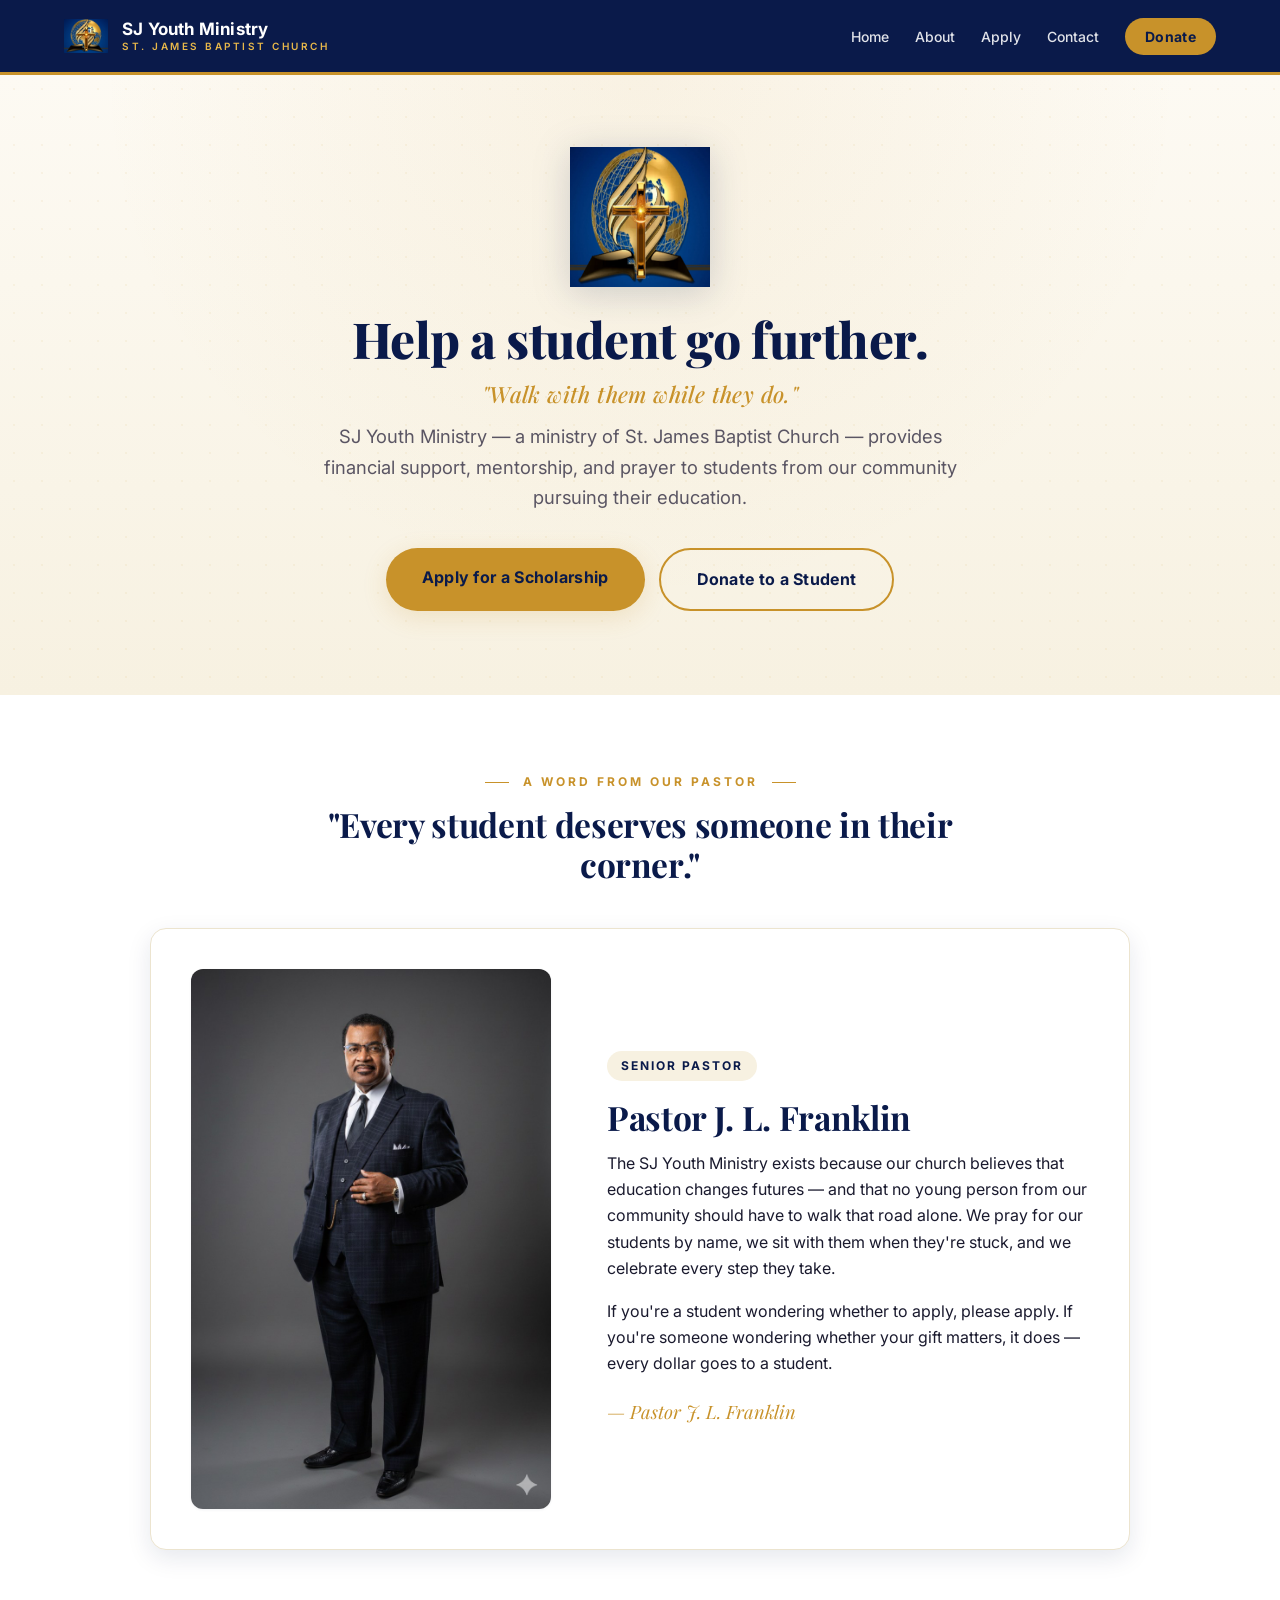
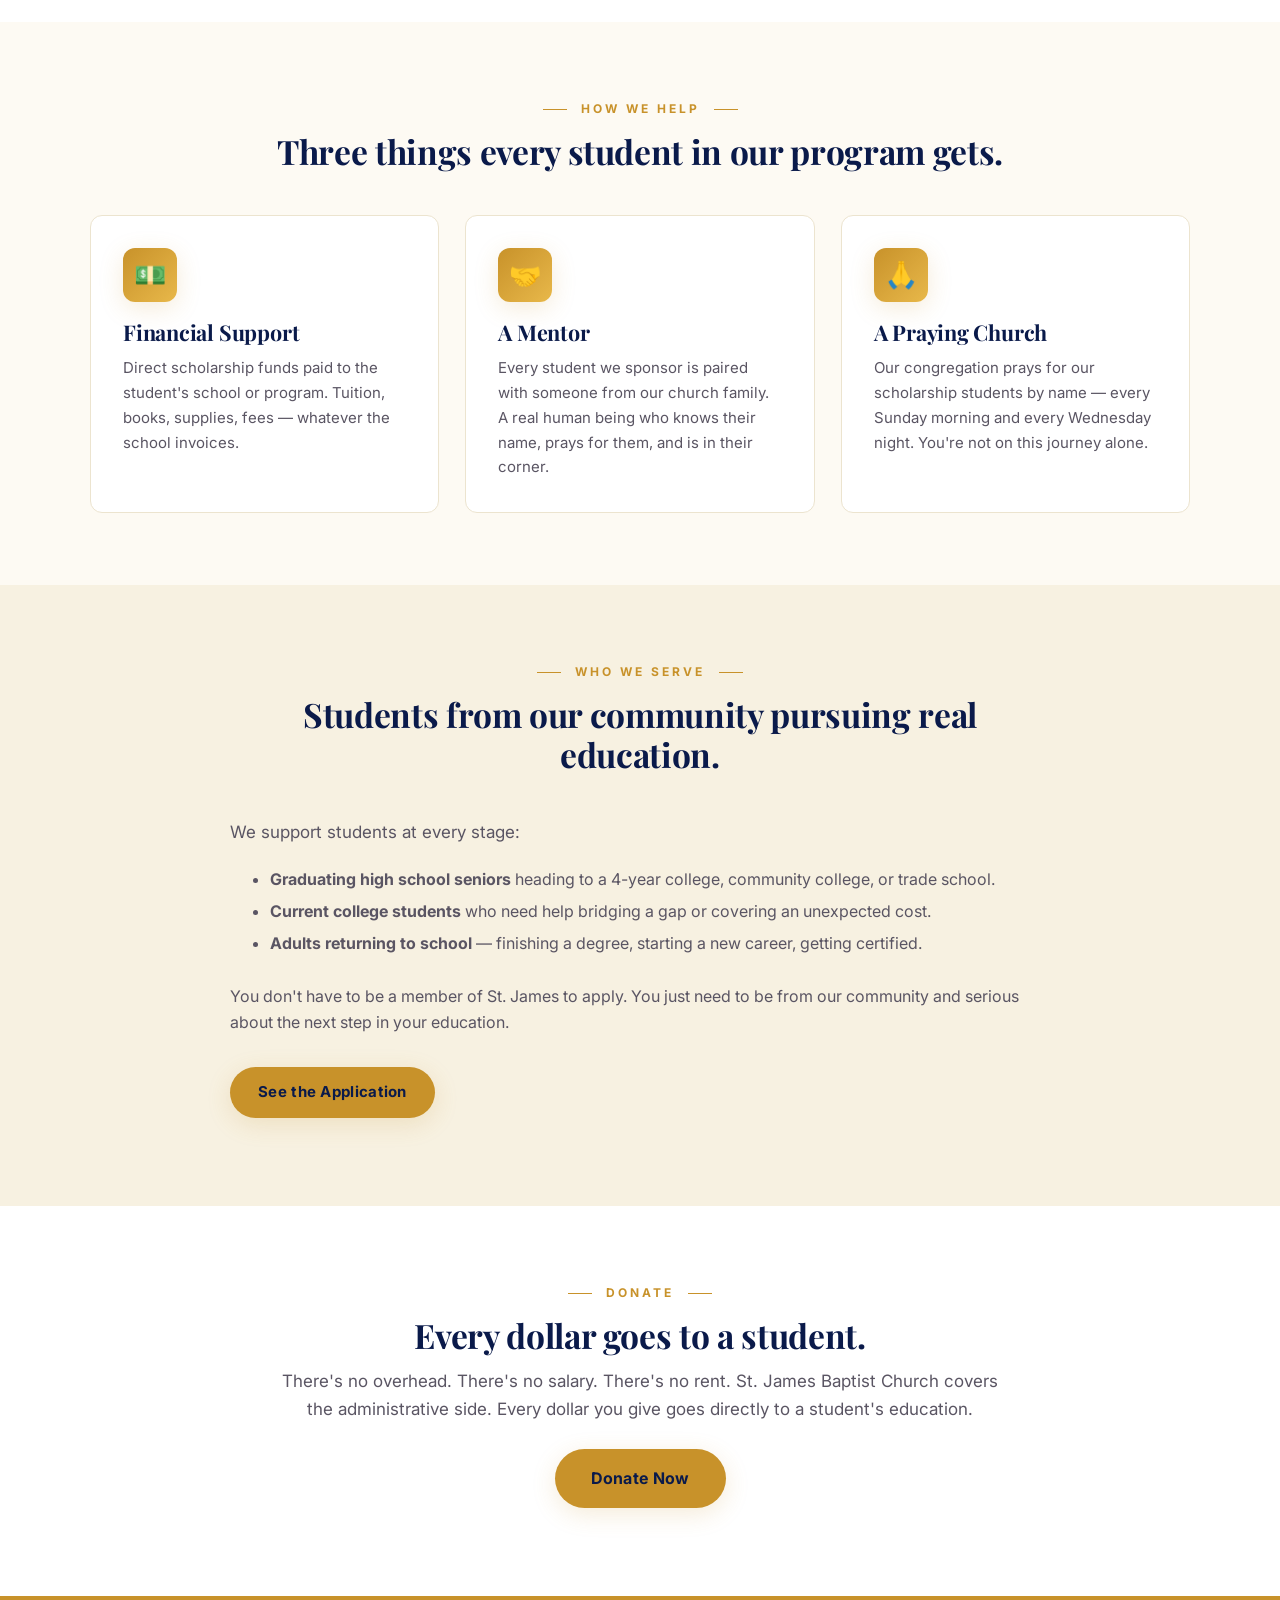
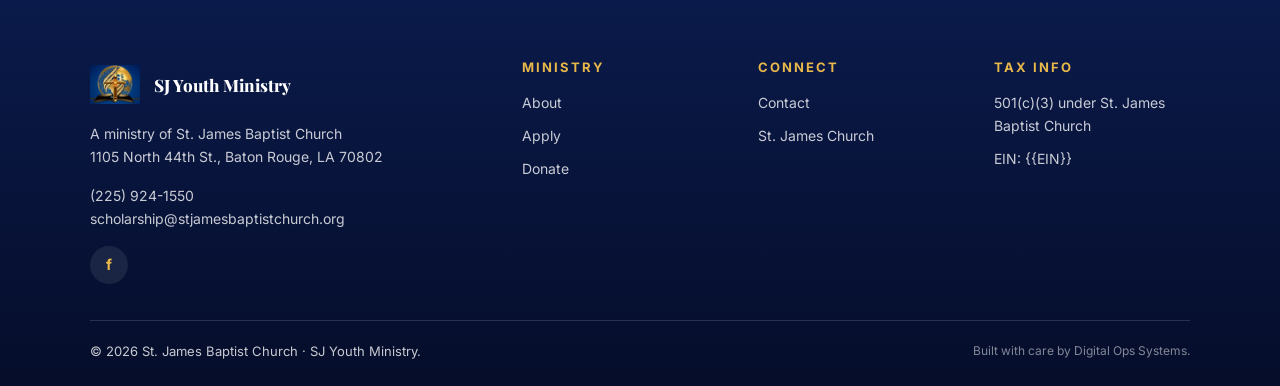
==== index.html @ e87a0ac3 "Initial sample build (v0.1) — SJ Youth Ministry" ====
<!DOCTYPE html>
<html lang="en">
<head>
  <meta charset="UTF-8">
  <meta name="viewport" content="width=device-width, initial-scale=1.0">
  <title>SJ Youth Ministry | St. James Baptist Church</title>
  <meta name="description" content="SJ Youth Ministry — the youth and scholarship ministry of St. James Baptist Church. Helping students from our community pursue their education with financial support, mentorship, and prayer.">
  <link rel="canonical" href="https://sj-youth-ministry.example.org/">
  <link rel="icon" type="image/jpeg" href="assets/images/sj-logo.jpg">
  <link rel="preconnect" href="https://fonts.googleapis.com">
  <link rel="preconnect" href="https://fonts.gstatic.com" crossorigin>
  <link href="https://fonts.googleapis.com/css2?family=Inter:wght@400;500;600;700;800&family=Playfair+Display:ital,wght@0,500;0,700;0,800;1,500&display=swap" rel="stylesheet">
  <link rel="stylesheet" href="assets/css/styles.css">
  <script type="application/ld+json">
  {
    "@context": "https://schema.org",
    "@type": "NGO",
    "name": "SJ Youth Ministry",
    "description": "Youth and scholarship ministry of St. James Baptist Church supporting students in pursuit of higher education.",
    "url": "https://sj-youth-ministry.example.org",
    "parentOrganization": { "@type": "Church", "name": "St. James Baptist Church" }
  }
  </script>
</head>
<body>

  <header>
    <nav>
      <a href="index.html" class="brand">
        <img class="logo-mark" src="assets/images/sj-logo.jpg" alt="St. James Baptist Church logo">
        <span class="brand-name">
          SJ Youth Ministry
          <small>St. James Baptist Church</small>
        </span>
      </a>
      <button class="nav-toggle" aria-label="Toggle menu">☰</button>
      <ul>
        <li><a href="index.html">Home</a></li>
        <li><a href="about.html">About</a></li>
        <li><a href="apply.html">Apply</a></li>
        <li><a href="contact.html">Contact</a></li>
        <li><a href="donate.html" class="cta">Donate</a></li>
      </ul>
    </nav>
  </header>

  <main>

    <section class="hero">
      <div class="inner">
        <img class="hero-logo" src="assets/images/sj-logo.jpg" alt="SJ Youth Ministry">
        <h1>Help a student go further.<span>"Walk with them while they do."</span></h1>
        <p class="lead">SJ Youth Ministry — a ministry of St. James Baptist Church — provides financial support, mentorship, and prayer to students from our community pursuing their education.</p>
        <div class="hero-cta">
          <a href="apply.html" class="btn btn-large">Apply for a Scholarship</a>
          <a href="donate.html" class="btn btn-outline btn-large">Donate to a Student</a>
        </div>
      </div>
    </section>

    <!-- A word from our pastor -->
    <section class="section ivory">
      <div class="inner">
        <div class="section-head">
          <span class="section-label">A Word From Our Pastor</span>
          <h2>"Every student deserves someone in their corner."</h2>
        </div>
        <div class="pastor-feature">
          <img src="assets/images/pastor-jl-franklin-portrait.jpg" alt="Pastor J. L. Franklin">
          <div class="pastor-bio">
            <span class="title">Senior Pastor</span>
            <h2>Pastor J. L. Franklin</h2>
            <p>The SJ Youth Ministry exists because our church believes that education changes futures — and that no young person from our community should have to walk that road alone. We pray for our students by name, we sit with them when they're stuck, and we celebrate every step they take.</p>
            <p>If you're a student wondering whether to apply, please apply. If you're someone wondering whether your gift matters, it does — every dollar goes to a student.</p>
            <span class="signature">— Pastor J. L. Franklin</span>
          </div>
        </div>
      </div>
    </section>

    <!-- The three doors -->
    <section class="section">
      <div class="inner">
        <div class="section-head">
          <span class="section-label">How We Help</span>
          <h2>Three things every student in our program gets.</h2>
        </div>
        <div class="cards-3">
          <div class="card">
            <div class="icon">💵</div>
            <h3>Financial Support</h3>
            <p>Direct scholarship funds paid to the student's school or program. Tuition, books, supplies, fees — whatever the school invoices.</p>
          </div>
          <div class="card">
            <div class="icon">🤝</div>
            <h3>A Mentor</h3>
            <p>Every student we sponsor is paired with someone from our church family. A real human being who knows their name, prays for them, and is in their corner.</p>
          </div>
          <div class="card">
            <div class="icon">🙏</div>
            <h3>A Praying Church</h3>
            <p>Our congregation prays for our scholarship students by name — every Sunday morning and every Wednesday night. You're not on this journey alone.</p>
          </div>
        </div>
      </div>
    </section>

    <!-- Who we serve -->
    <section class="section alt">
      <div class="inner" style="max-width: 820px;">
        <div class="section-head">
          <span class="section-label">Who We Serve</span>
          <h2>Students from our community pursuing real education.</h2>
        </div>
        <p style="color: var(--text-light); font-size: 17px;">We support students at every stage:</p>
        <ul style="line-height: 2; color: var(--text-light); font-size: 16px;">
          <li><strong>Graduating high school seniors</strong> heading to a 4-year college, community college, or trade school.</li>
          <li><strong>Current college students</strong> who need help bridging a gap or covering an unexpected cost.</li>
          <li><strong>Adults returning to school</strong> — finishing a degree, starting a new career, getting certified.</li>
        </ul>
        <p style="color: var(--text-light); margin-top: 24px;">You don't have to be a member of St. James to apply. You just need to be from our community and serious about the next step in your education.</p>
        <p style="margin-top: 32px;"><a href="apply.html" class="btn">See the Application</a></p>
      </div>
    </section>

    <!-- Donate CTA -->
    <section class="section ivory">
      <div class="inner" style="max-width: 720px; text-align: center;">
        <span class="section-label">Donate</span>
        <h2>Every dollar goes to a student.</h2>
        <p style="color: var(--text-light); font-size: 17px;">There's no overhead. There's no salary. There's no rent. St. James Baptist Church covers the administrative side. Every dollar you give goes directly to a student's education.</p>
        <p style="margin-top: 26px;"><a href="donate.html" class="btn btn-large">Donate Now</a></p>
      </div>
    </section>

  </main>

  <footer>
    <div class="inner">
      <div class="footer-grid">
        <div>
          <div class="footer-brand">
            <img src="assets/images/sj-logo.jpg" alt="SJ Youth Ministry logo">
            <span class="footer-brand-name">SJ Youth Ministry</span>
          </div>
          <p>A ministry of St. James Baptist Church<br>1105 North 44th St., Baton Rouge, LA 70802</p>
          <p><a href="tel:2259241550">(225) 924-1550</a><br><a href="mailto:scholarship@stjamesbaptistchurch.org">scholarship@stjamesbaptistchurch.org</a></p>
          <div class="social">
            <a href="#" title="Facebook (placeholder)" aria-label="Facebook">f</a>
          </div>
        </div>
        <div>
          <h4>Ministry</h4>
          <ul><li><a href="about.html">About</a></li><li><a href="apply.html">Apply</a></li><li><a href="donate.html">Donate</a></li></ul>
        </div>
        <div>
          <h4>Connect</h4>
          <ul><li><a href="contact.html">Contact</a></li><li><a href="../stjames-baptist-sample/index.html">St. James Church</a></li></ul>
        </div>
        <div>
          <h4>Tax Info</h4>
          <ul><li>501(c)(3) under St. James Baptist Church</li><li>EIN: {{EIN}}</li></ul>
        </div>
      </div>
      <div class="footer-bottom">
        <span>© 2026 St. James Baptist Church · SJ Youth Ministry.</span>
        <span class="build-credit">Built with care by Digital Ops Systems.</span>
      </div>
    </div>
  </footer>

  <script>document.querySelector('.nav-toggle')?.addEventListener('click', () => document.querySelector('nav ul').classList.toggle('open'));</script>

</body>
</html>
---- assets/css/styles.css ----
/* ─── St. James Baptist Church — sample by Digital Ops Systems ─────── */
/* Theme: bright, lively, spiritual. Cream-dominant surface. Gold leads.
   Navy reserved for thin header strip, footer, and logo lockup only. */

:root {
  --navy: #0A1A4A;          /* brand deep navy (sparingly) */
  --navy-mid: #1A3A8A;      /* royal blue secondary */
  --gold: #C8922A;          /* brand primary gold */
  --gold-light: #E8B84A;    /* highlight / hover gold */
  --cream: #FDFAF3;         /* page bg — warm ivory */
  --cream-soft: #F7F1E1;    /* alt section bg */
  --ivory: #FFFFFF;         /* card surface */
  --text: #1A1A2E;
  --text-light: #5A5563;
  --line: #ECE4CF;          /* warm divider */
  --shadow: 0 1px 3px rgba(10,26,74,0.06);
  --shadow-lg: 0 8px 24px rgba(10,26,74,0.10);
  --shadow-gold: 0 6px 24px rgba(200,146,42,0.18);
}

* { box-sizing: border-box; }
html { scroll-behavior: smooth; }
body {
  margin: 0;
  font-family: "Inter", -apple-system, "Segoe UI", Arial, sans-serif;
  font-size: 16px;
  line-height: 1.65;
  color: var(--text);
  background: var(--cream);
  -webkit-font-smoothing: antialiased;
}

a { color: var(--navy-mid); text-decoration: none; transition: color 0.15s ease; }
a:hover { color: var(--gold); }

h1, h2, h3, h4 {
  font-family: "Playfair Display", Georgia, serif;
  font-weight: 700;
  letter-spacing: -0.01em;
  color: var(--navy);
  line-height: 1.2;
  margin: 0 0 0.75rem 0;
}
h1 { font-size: 2.75rem; }
h2 { font-size: 2.1rem; }
h3 { font-size: 1.35rem; }
h4 { font-size: 1.1rem; }
p { margin: 0 0 1rem 0; }

/* ─── Header / nav — slim navy strip, logo prominent ────────────────── */
header {
  background: var(--navy);
  color: var(--ivory);
  position: sticky;
  top: 0;
  z-index: 100;
  border-bottom: 3px solid var(--gold);
}
nav {
  max-width: 1200px;
  margin: 0 auto;
  padding: 14px 24px;
  display: flex;
  justify-content: space-between;
  align-items: center;
  gap: 24px;
}
.brand {
  display: flex;
  align-items: center;
  gap: 14px;
  color: var(--ivory);
  font-weight: 700;
  font-size: 17px;
  letter-spacing: 0.2px;
}
.brand:hover { color: var(--gold-light); }
.brand img.logo-mark {
  width: 44px;
  height: 44px;
  object-fit: contain;
  border-radius: 6px;
  background: transparent;
}
.brand .brand-name { line-height: 1.1; }
.brand .brand-name small {
  display: block;
  font-size: 10px;
  letter-spacing: 2.5px;
  text-transform: uppercase;
  color: var(--gold-light);
  font-weight: 600;
  margin-top: 2px;
}

nav ul {
  list-style: none;
  margin: 0;
  padding: 0;
  display: flex;
  gap: 26px;
  align-items: center;
}
nav ul a {
  color: rgba(255,255,255,0.88);
  font-size: 14px;
  font-weight: 500;
  padding: 8px 0;
  transition: color 0.15s ease;
}
nav ul a:hover { color: var(--gold-light); }
nav ul a.cta {
  background: var(--gold);
  color: var(--navy);
  padding: 10px 20px;
  border-radius: 999px;
  font-weight: 700;
  letter-spacing: 0.3px;
}
nav ul a.cta:hover { background: var(--gold-light); color: var(--navy); }

.nav-toggle {
  display: none;
  background: transparent;
  border: 0;
  color: var(--ivory);
  font-size: 24px;
  cursor: pointer;
}

/* ─── Hero — bright cream with prominent logo ───────────────────────── */
.hero {
  background:
    radial-gradient(ellipse at top, rgba(200,146,42,0.08) 0%, transparent 60%),
    linear-gradient(180deg, var(--cream) 0%, var(--cream-soft) 100%);
  padding: 72px 24px 84px;
  text-align: center;
  position: relative;
  overflow: hidden;
}
.hero::before {
  /* subtle decorative gold dot pattern */
  content: "";
  position: absolute;
  inset: 0;
  background-image: radial-gradient(rgba(200,146,42,0.07) 1px, transparent 1px);
  background-size: 28px 28px;
  pointer-events: none;
}
.hero .inner {
  max-width: 880px;
  margin: 0 auto;
  position: relative;
}
.hero .hero-logo {
  width: 140px;
  height: 140px;
  margin: 0 auto 22px;
  display: block;
  filter: drop-shadow(0 6px 18px rgba(10,26,74,0.18));
}
.hero h1 {
  color: var(--navy);
  font-size: 3.1rem;
  margin-bottom: 0.5rem;
  font-weight: 800;
}
.hero h1 span {
  display: block;
  color: var(--gold);
  font-size: 1.4rem;
  font-style: italic;
  font-weight: 500;
  margin-top: 12px;
  letter-spacing: 0.4px;
}
.hero p.lead {
  color: var(--text-light);
  font-size: 1.15rem;
  max-width: 640px;
  margin: 14px auto 22px;
}

.service-times {
  display: inline-flex;
  flex-wrap: wrap;
  gap: 28px;
  justify-content: center;
  margin-top: 24px;
  padding: 22px 34px;
  background: var(--ivory);
  border-radius: 12px;
  border-top: 4px solid var(--gold);
  box-shadow: var(--shadow-lg);
}
.service-times .st-item { color: var(--text); min-width: 150px; }
.service-times .st-day { color: var(--gold); font-size: 11px; text-transform: uppercase; letter-spacing: 2px; font-weight: 700; }
.service-times .st-time { color: var(--navy); font-size: 22px; font-weight: 800; margin-top: 4px; font-family: "Playfair Display", Georgia, serif; }
.service-times .st-name { font-size: 13px; color: var(--text-light); }

.hero-cta {
  display: flex;
  gap: 14px;
  justify-content: center;
  margin-top: 36px;
  flex-wrap: wrap;
}

/* ─── Buttons ──────────────────────────────────────────────────────── */
.btn {
  display: inline-block;
  background: var(--gold);
  color: var(--navy);
  font-weight: 700;
  font-size: 15px;
  padding: 13px 28px;
  border-radius: 999px;
  border: 0;
  cursor: pointer;
  letter-spacing: 0.3px;
  transition: background 0.15s ease, transform 0.1s ease, box-shadow 0.15s ease;
  text-decoration: none;
  box-shadow: var(--shadow-gold);
}
.btn:hover { background: var(--gold-light); color: var(--navy); transform: translateY(-2px); box-shadow: 0 10px 30px rgba(200,146,42,0.28); }
.btn-outline {
  background: transparent;
  border: 2px solid var(--gold);
  color: var(--navy);
  box-shadow: none;
}
.btn-outline:hover { background: var(--gold); color: var(--navy); }
.btn-navy { background: var(--navy); color: var(--ivory); box-shadow: 0 6px 24px rgba(10,26,74,0.18); }
.btn-navy:hover { background: var(--navy-mid); color: var(--ivory); }
.btn-large { padding: 16px 36px; font-size: 16px; }

/* ─── Sections ─────────────────────────────────────────────────────── */
.section {
  padding: 72px 24px;
}
.section.alt { background: var(--cream-soft); }
.section.ivory { background: var(--ivory); }
.section .inner { max-width: 1100px; margin: 0 auto; }
.section-head {
  text-align: center;
  max-width: 740px;
  margin: 0 auto 44px;
}
.section-label {
  display: inline-block;
  color: var(--gold);
  font-size: 12px;
  letter-spacing: 3px;
  text-transform: uppercase;
  font-weight: 700;
  margin-bottom: 12px;
  position: relative;
  padding: 0 14px;
}
.section-label::before, .section-label::after {
  content: "";
  position: absolute;
  top: 50%;
  width: 24px;
  height: 1px;
  background: var(--gold);
}
.section-label::before { right: 100%; }
.section-label::after { left: 100%; }
.section-head p {
  color: var(--text-light);
  font-size: 17px;
  margin-top: 8px;
}

/* ─── Pastor feature — portrait + bio side by side ──────────────────── */
.pastor-feature {
  display: grid;
  grid-template-columns: 360px 1fr;
  gap: 56px;
  align-items: center;
  background: var(--ivory);
  padding: 40px;
  border-radius: 16px;
  box-shadow: var(--shadow-lg);
  border: 1px solid var(--line);
  max-width: 980px;
  margin: 0 auto;
}
.pastor-feature img {
  width: 100%;
  height: auto;
  border-radius: 12px;
  display: block;
  box-shadow: var(--shadow);
}
.pastor-feature .pastor-bio h2 { margin-top: 0; }
.pastor-feature .pastor-bio .signature {
  font-family: "Playfair Display", serif;
  font-style: italic;
  color: var(--gold);
  font-size: 1.15rem;
  margin-top: 20px;
  display: block;
}
.pastor-feature .pastor-bio .title {
  display: inline-block;
  background: var(--cream-soft);
  color: var(--navy);
  padding: 5px 14px;
  border-radius: 999px;
  font-size: 12px;
  letter-spacing: 2px;
  text-transform: uppercase;
  font-weight: 700;
  margin-bottom: 16px;
}

/* ─── Couple feature — two portraits side by side with gold frames ──── */
.couple-feature {
  text-align: center;
  max-width: 880px;
  margin: 0 auto;
}
.couple-grid {
  display: grid;
  grid-template-columns: 1fr 1fr;
  gap: 24px;
  max-width: 760px;
  margin: 0 auto;
}
.couple-grid .portrait {
  background: linear-gradient(135deg, var(--gold) 0%, var(--gold-light) 100%);
  padding: 10px;
  border-radius: 12px;
  box-shadow: var(--shadow-lg);
}
.couple-grid .portrait img {
  display: block;
  width: 100%;
  height: 340px;
  object-fit: cover;
  object-position: center top;
  border-radius: 6px;
}
.couple-grid .portrait .name {
  margin-top: 12px;
  padding-bottom: 6px;
  font-family: "Playfair Display", serif;
  font-size: 1.05rem;
  color: var(--navy);
  text-align: center;
  font-weight: 700;
}
.couple-feature .caption {
  margin-top: 28px;
  font-family: "Playfair Display", serif;
  font-size: 1.15rem;
  color: var(--gold);
  font-style: italic;
}

/* ─── Map embed card ────────────────────────────────────────────────── */
.map-card {
  max-width: 980px;
  margin: 0 auto;
  background: var(--ivory);
  border-radius: 16px;
  box-shadow: var(--shadow-lg);
  border: 1px solid var(--line);
  overflow: hidden;
  display: grid;
  grid-template-columns: 1.4fr 1fr;
  min-height: 400px;
}
.map-card iframe {
  display: block;
  border: 0;
  width: 100%;
  height: 100%;
  min-height: 400px;
}
.map-card .map-info {
  padding: 40px;
  display: flex;
  flex-direction: column;
  justify-content: center;
}
.map-card .map-info h3 {
  margin-top: 0;
  font-size: 1.5rem;
}
.map-card .map-info .addr {
  color: var(--text);
  font-size: 17px;
  margin: 14px 0 18px;
  line-height: 1.5;
}
.map-card .map-info .meta { color: var(--text-light); font-size: 14px; margin-bottom: 8px; }
.map-card .map-info .meta strong { color: var(--navy); font-weight: 700; }
.map-card .map-info .directions {
  margin-top: 22px;
  display: inline-block;
  align-self: flex-start;
}
@media (max-width: 880px) {
  .couple-grid { grid-template-columns: 1fr 1fr; gap: 14px; }
  .couple-grid .portrait img { height: 240px; }
  .map-card { grid-template-columns: 1fr; }
  .map-card iframe { min-height: 280px; }
  .map-card .map-info { padding: 28px; }
}
@media (max-width: 540px) {
  .couple-grid .portrait img { height: 180px; }
}

/* ─── Cards / grids ────────────────────────────────────────────────── */
.cards-3 { display: grid; grid-template-columns: repeat(3, 1fr); gap: 26px; margin-top: 36px; }
.cards-2 { display: grid; grid-template-columns: repeat(2, 1fr); gap: 28px; margin-top: 32px; }
.card {
  background: var(--ivory);
  border: 1px solid var(--line);
  border-radius: 12px;
  padding: 32px;
  transition: box-shadow 0.18s ease, transform 0.12s ease, border-color 0.18s ease;
}
.card:hover { box-shadow: var(--shadow-lg); transform: translateY(-3px); border-color: var(--gold-light); }
.card .icon {
  width: 54px;
  height: 54px;
  background: linear-gradient(135deg, var(--gold) 0%, var(--gold-light) 100%);
  border-radius: 12px;
  display: flex;
  align-items: center;
  justify-content: center;
  font-size: 26px;
  margin-bottom: 18px;
  color: var(--navy);
  box-shadow: var(--shadow-gold);
}
.card h3 { margin-bottom: 10px; color: var(--navy); }
.card p { color: var(--text-light); font-size: 15px; margin: 0; }
.card a { color: var(--gold); font-weight: 600; }
.card a:hover { color: var(--navy); }

/* ─── Page hero (interior pages, smaller) ──────────────────────────── */
.page-hero {
  background:
    radial-gradient(ellipse at top, rgba(200,146,42,0.07) 0%, transparent 60%),
    linear-gradient(180deg, var(--cream) 0%, var(--cream-soft) 100%);
  padding: 48px 24px 48px;
  text-align: center;
  border-bottom: 1px solid var(--line);
  position: relative;
  overflow: hidden;
}
.page-hero::before {
  content: "";
  position: absolute;
  inset: 0;
  background-image: radial-gradient(rgba(200,146,42,0.06) 1px, transparent 1px);
  background-size: 28px 28px;
  pointer-events: none;
}
.page-hero > * { position: relative; }
.page-hero img.hero-logo {
  width: 96px;
  height: 96px;
  display: block;
  margin: 0 auto 16px;
  filter: drop-shadow(0 4px 14px rgba(10,26,74,0.18));
}
.page-hero .section-label { margin-bottom: 14px; }
.page-hero h1 { color: var(--navy); font-size: 2.4rem; }
.page-hero p { color: var(--text-light); max-width: 640px; margin: 14px auto 0; font-size: 1.05rem; }

/* ─── Forms ────────────────────────────────────────────────────────── */
form { display: grid; gap: 18px; max-width: 640px; margin: 0 auto; }
.form-row { display: grid; grid-template-columns: 1fr 1fr; gap: 18px; }
label {
  display: block;
  font-size: 12px;
  font-weight: 700;
  color: var(--navy);
  text-transform: uppercase;
  letter-spacing: 1px;
  margin-bottom: 6px;
}
input, textarea, select {
  width: 100%;
  font: inherit;
  padding: 13px 16px;
  border: 1.5px solid var(--line);
  border-radius: 8px;
  background: var(--ivory);
  color: var(--text);
  transition: border-color 0.15s ease, box-shadow 0.15s ease;
}
input:focus, textarea:focus, select:focus {
  outline: 0;
  border-color: var(--gold);
  box-shadow: 0 0 0 4px rgba(200,146,42,0.15);
}
textarea { resize: vertical; min-height: 140px; }
.form-note { font-size: 13px; color: var(--text-light); margin-top: -4px; }

/* ─── Sermon list ──────────────────────────────────────────────────── */
.sermon-list { display: grid; gap: 16px; margin-top: 32px; }
.sermon-card {
  display: grid;
  grid-template-columns: 90px 1fr auto;
  gap: 20px;
  align-items: center;
  padding: 20px 22px;
  background: var(--ivory);
  border: 1px solid var(--line);
  border-radius: 12px;
  transition: box-shadow 0.15s ease;
}
.sermon-card:hover { box-shadow: var(--shadow-lg); }
.sermon-card .date-block {
  background: linear-gradient(135deg, var(--gold) 0%, var(--gold-light) 100%);
  color: var(--navy);
  border-radius: 10px;
  padding: 12px 6px;
  text-align: center;
}
.sermon-card .date-block .mo { font-size: 11px; font-weight: 800; letter-spacing: 1.5px; text-transform: uppercase; }
.sermon-card .date-block .day { font-size: 26px; font-weight: 800; line-height: 1; margin-top: 2px; font-family: "Playfair Display", serif; }
.sermon-card .meta h4 { margin: 0 0 4px 0; }
.sermon-card .meta p { margin: 0; font-size: 13px; color: var(--text-light); }
.sermon-card .play {
  background: var(--navy);
  color: var(--gold-light);
  width: 48px;
  height: 48px;
  border-radius: 50%;
  display: flex;
  align-items: center;
  justify-content: center;
  font-size: 16px;
  border: 0;
  cursor: pointer;
  transition: background 0.15s ease;
}
.sermon-card .play:hover { background: var(--gold); color: var(--navy); }

/* ─── Callout ──────────────────────────────────────────────────────── */
.callout {
  background: var(--ivory);
  border-left: 5px solid var(--gold);
  padding: 28px 32px;
  border-radius: 0 10px 10px 0;
  margin: 28px auto;
  max-width: 760px;
  box-shadow: var(--shadow);
}
.callout h3 { margin-top: 0; }

/* ─── Footer — kept warm-navy for grounded contrast ─────────────────── */
footer {
  background: linear-gradient(180deg, var(--navy) 0%, #050d2a 100%);
  color: rgba(255,255,255,0.78);
  padding: 60px 24px 24px;
  font-size: 14px;
  border-top: 4px solid var(--gold);
}
footer .inner { max-width: 1100px; margin: 0 auto; }
.footer-grid {
  display: grid;
  grid-template-columns: 2fr 1fr 1fr 1fr;
  gap: 40px;
  margin-bottom: 36px;
}
footer h4 { color: var(--gold-light); font-size: 13px; text-transform: uppercase; letter-spacing: 2px; margin-bottom: 16px; font-family: "Inter", sans-serif; }
footer ul { list-style: none; padding: 0; margin: 0; }
footer ul li { margin-bottom: 10px; }
footer a { color: rgba(255,255,255,0.78); }
footer a:hover { color: var(--gold-light); }
.footer-brand {
  display: flex;
  align-items: center;
  gap: 14px;
  margin-bottom: 12px;
}
.footer-brand img {
  width: 50px;
  height: 50px;
  object-fit: contain;
  border-radius: 6px;
}
.footer-brand-name { color: var(--ivory); font-weight: 800; font-size: 17px; font-family: "Playfair Display", serif; }
.footer-bottom {
  border-top: 1px solid rgba(255,255,255,0.14);
  padding-top: 20px;
  display: flex;
  justify-content: space-between;
  flex-wrap: wrap;
  gap: 12px;
  font-size: 13px;
}
.footer-bottom .build-credit { color: rgba(255,255,255,0.5); font-size: 12px; }

.social { display: flex; gap: 12px; margin-top: 14px; }
.social a {
  width: 38px;
  height: 38px;
  background: rgba(255,255,255,0.08);
  color: var(--gold-light);
  border-radius: 50%;
  display: flex;
  align-items: center;
  justify-content: center;
  font-size: 15px;
  font-weight: 700;
  transition: background 0.15s ease, color 0.15s ease;
}
.social a:hover { background: var(--gold); color: var(--navy); }

/* ─── Visit info ───────────────────────────────────────────────────── */
.visit-grid {
  display: grid;
  grid-template-columns: 1fr 1fr;
  gap: 36px;
  margin-top: 32px;
}
.visit-block { background: var(--ivory); padding: 32px; border-radius: 12px; border: 1px solid var(--line); box-shadow: var(--shadow); }
.visit-block h3 { margin-top: 0; }
.visit-block p { color: var(--text-light); }

/* ─── Ornament divider ─────────────────────────────────────────────── */
.ornament {
  text-align: center;
  margin: 32px auto;
  color: var(--gold);
  font-size: 18px;
  letter-spacing: 8px;
}

/* ─── Responsive ───────────────────────────────────────────────────── */
@media (max-width: 880px) {
  h1 { font-size: 2.1rem; }
  .hero h1 { font-size: 2.2rem; }
  .hero { padding: 56px 20px 64px; }
  .section { padding: 56px 20px; }
  .cards-3, .cards-2 { grid-template-columns: 1fr; }
  .form-row { grid-template-columns: 1fr; }
  .footer-grid { grid-template-columns: 1fr 1fr; }
  .visit-grid { grid-template-columns: 1fr; }
  .pastor-feature { grid-template-columns: 1fr; gap: 28px; padding: 28px; }
  .sermon-card { grid-template-columns: 80px 1fr; }
  .sermon-card .play { grid-column: 1 / -1; justify-self: end; }
  nav ul {
    display: none;
    position: absolute;
    top: 100%;
    left: 0; right: 0;
    background: var(--navy);
    flex-direction: column;
    padding: 18px 22px;
    gap: 14px;
    border-bottom: 3px solid var(--gold);
  }
  nav ul.open { display: flex; }
  nav ul a.cta { width: 100%; text-align: center; }
  .nav-toggle { display: block; }
  .brand .brand-name { font-size: 15px; }
}
@media (max-width: 540px) {
  .footer-grid { grid-template-columns: 1fr; gap: 24px; }
  .service-times { flex-direction: column; gap: 12px; align-items: flex-start; padding: 18px 22px; }
  .hero .hero-logo { width: 110px; height: 110px; }
  .hero h1 { font-size: 1.85rem; }
}
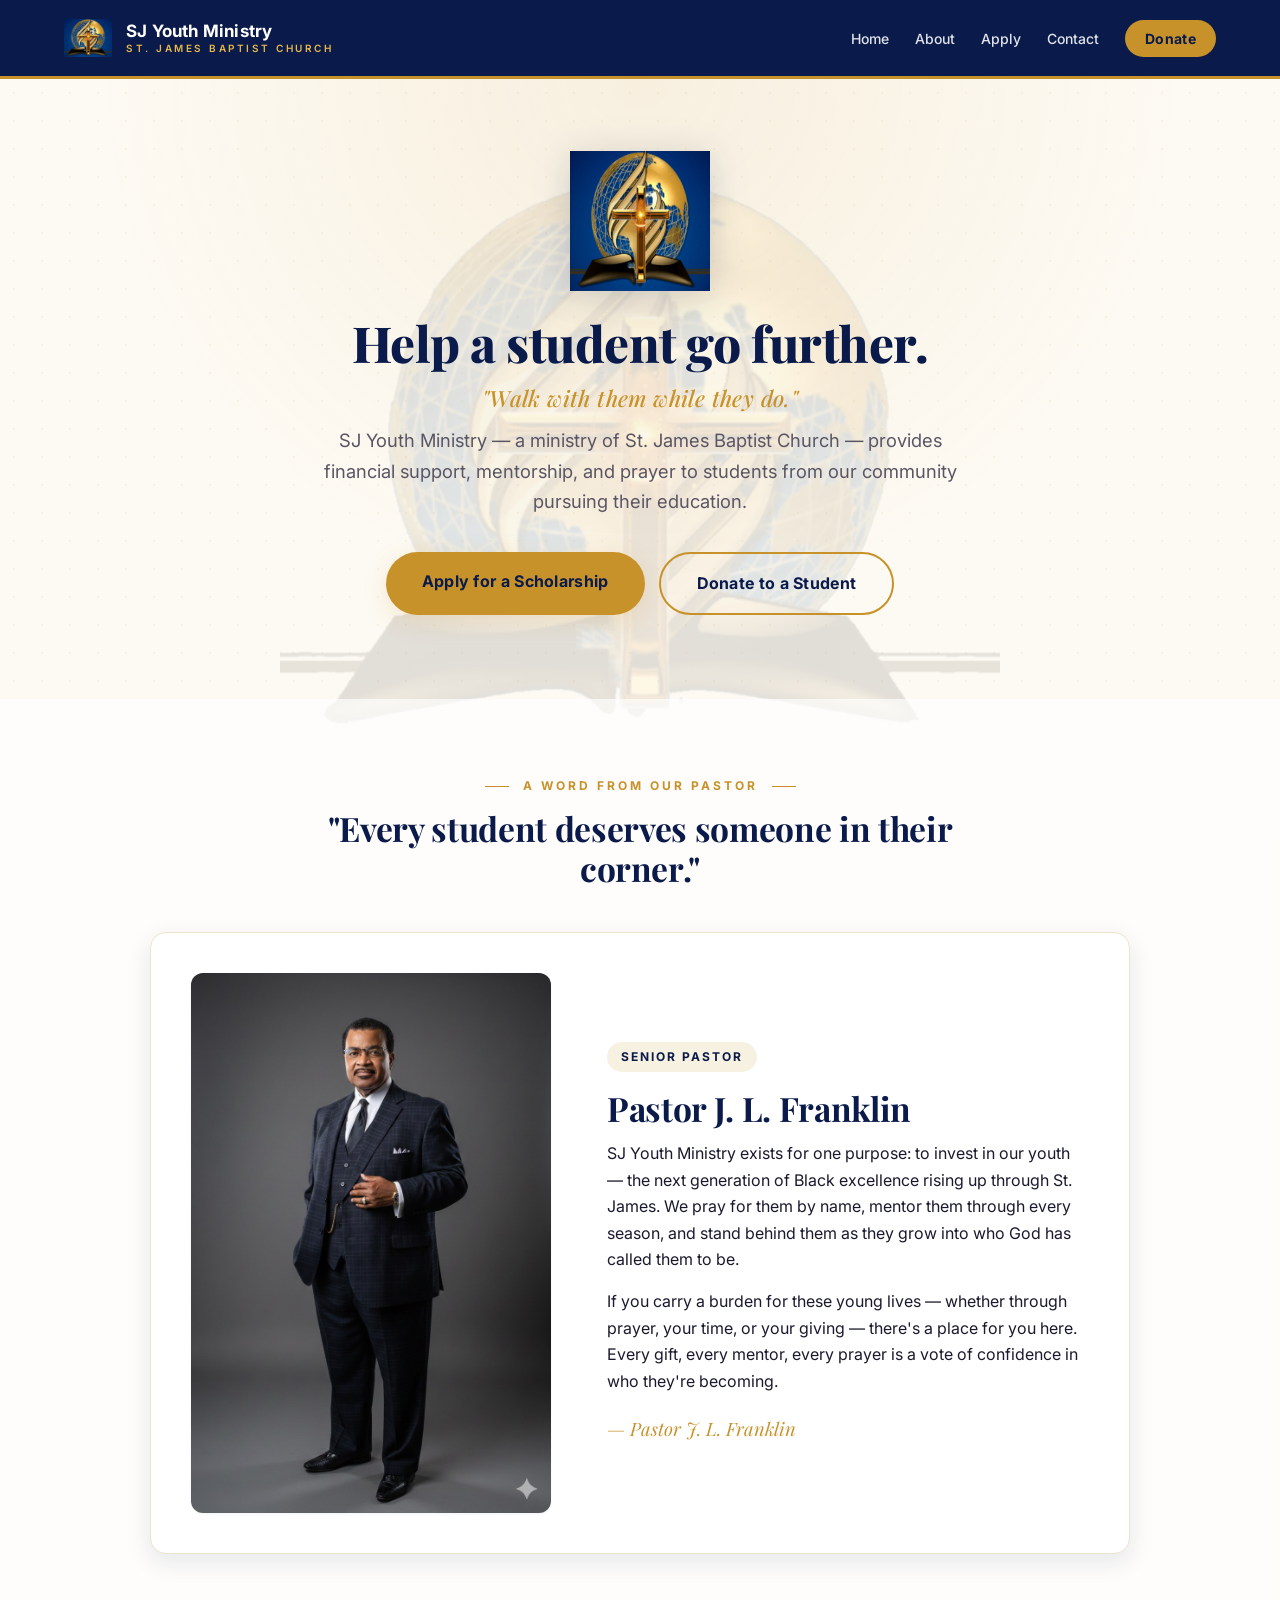
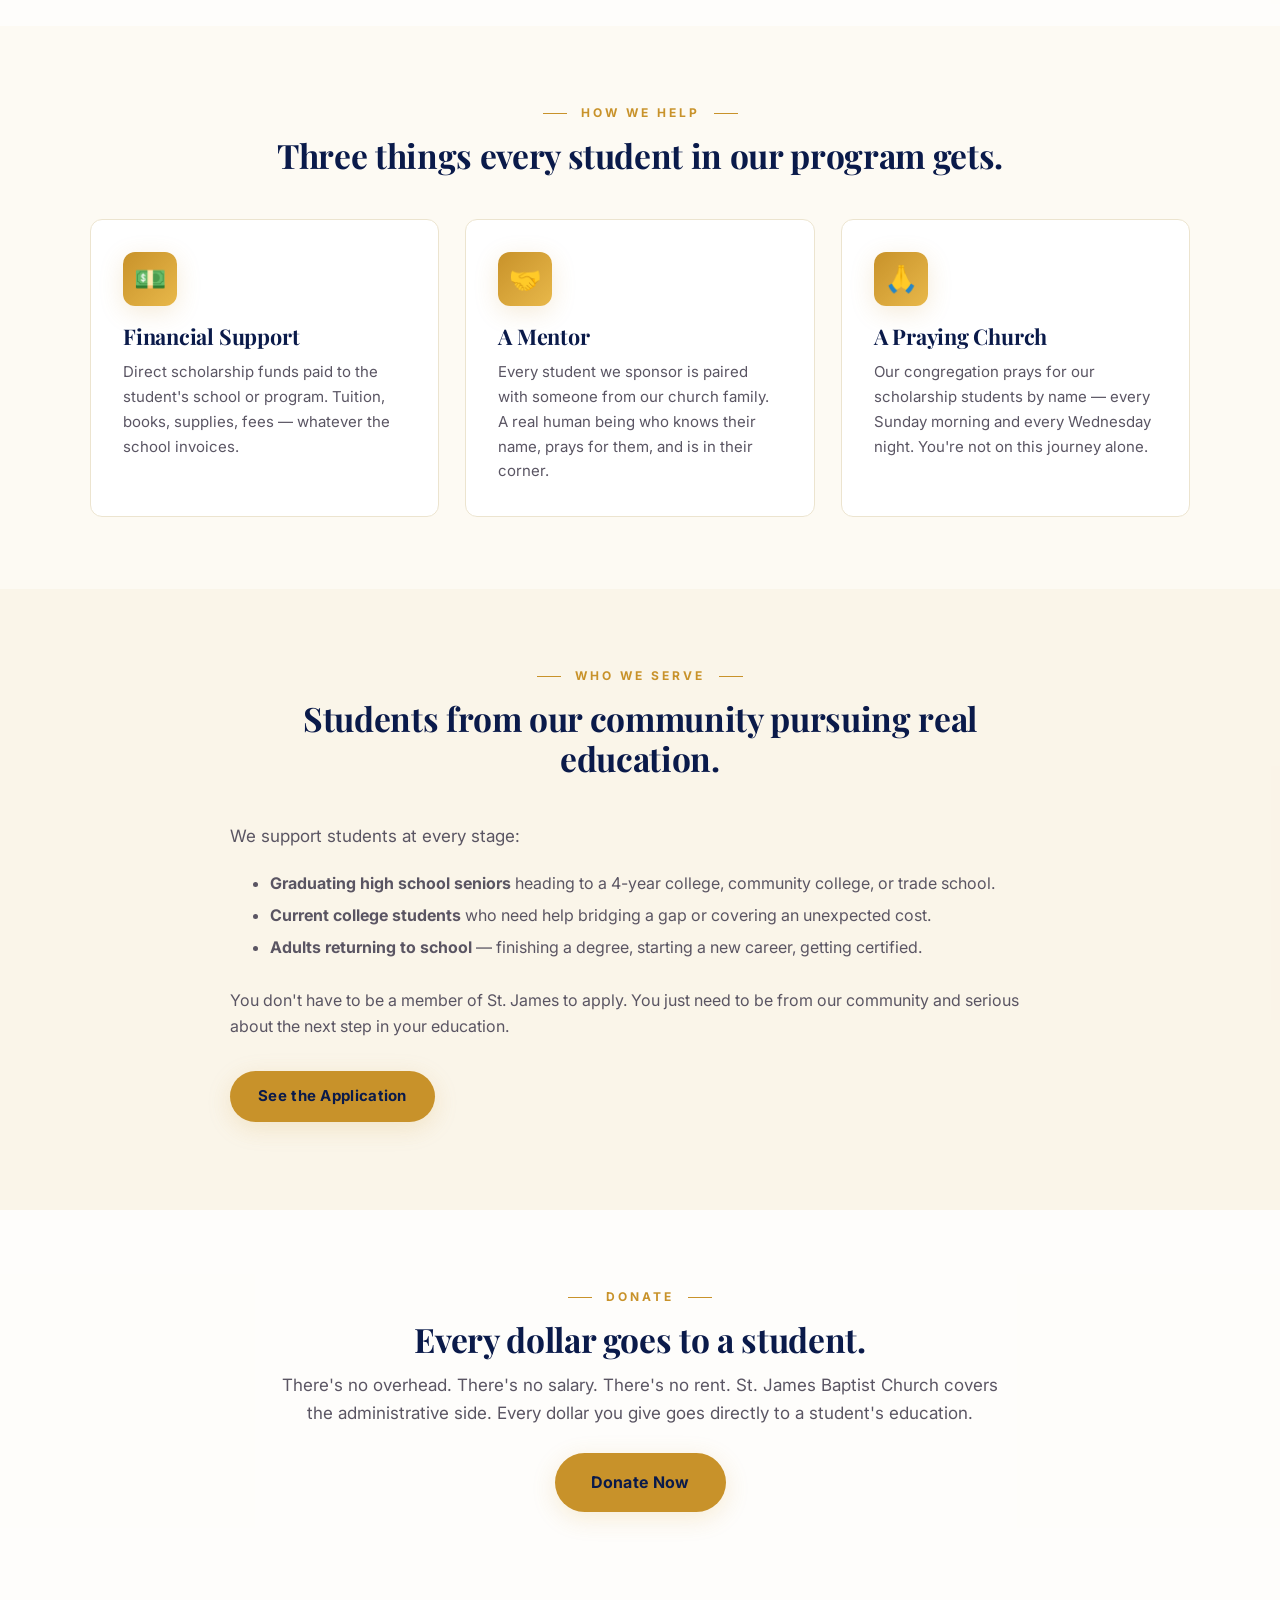
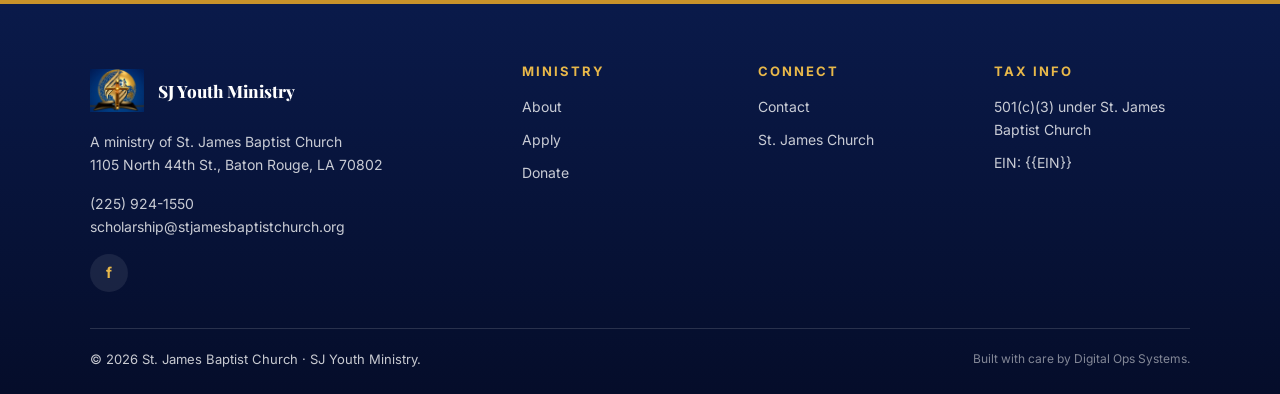
==== commit d58571b6: "Reframe pastor's note: outreach for our youth + Black excellence focus" ====
--- a/index.html
+++ b/index.html
@@ -70,8 +70,8 @@
           <div class="pastor-bio">
             <span class="title">Senior Pastor</span>
             <h2>Pastor J. L. Franklin</h2>
-            <p>The SJ Youth Ministry exists because our church believes that education changes futures — and that no young person from our community should have to walk that road alone. We pray for our students by name, we sit with them when they're stuck, and we celebrate every step they take.</p>
-            <p>If you're a student wondering whether to apply, please apply. If you're someone wondering whether your gift matters, it does — every dollar goes to a student.</p>
+            <p>SJ Youth Ministry exists for one purpose: to invest in our youth — the next generation of Black excellence rising up through St. James. We pray for them by name, mentor them through every season, and stand behind them as they grow into who God has called them to be.</p>
+            <p>If you carry a burden for these young lives — whether through prayer, your time, or your giving — there's a place for you here. Every gift, every mentor, every prayer is a vote of confidence in who they're becoming.</p>
             <span class="signature">— Pastor J. L. Franklin</span>
           </div>
         </div>
--- a/assets/css/styles.css
+++ b/assets/css/styles.css
@@ -28,7 +28,29 @@
   color: var(--text);
   background: var(--cream);
   -webkit-font-smoothing: antialiased;
-}
+  position: relative;
+}
+
+/* ─── Watermark — centered transparent logo, fixed (doesn't scroll) ── */
+body::after {
+  content: "";
+  position: fixed;
+  top: 50%;
+  left: 50%;
+  transform: translate(-50%, -50%);
+  width: min(72vw, 720px);
+  height: min(72vw, 720px);
+  background: url("../images/sj-logo-transparent.png") center/contain no-repeat;
+  opacity: 0.11;
+  pointer-events: none;
+  z-index: 0;
+}
+header, main, footer { position: relative; z-index: 1; }
+header { z-index: 100; }
+@media (max-width: 880px) {
+  body::after { width: min(90vw, 460px); height: min(90vw, 460px); opacity: 0.10; }
+}
+@media print { body::after { display: none; } }
 
 a { color: var(--navy-mid); text-decoration: none; transition: color 0.15s ease; }
 a:hover { color: var(--gold); }
@@ -76,8 +98,8 @@
 }
 .brand:hover { color: var(--gold-light); }
 .brand img.logo-mark {
-  width: 44px;
-  height: 44px;
+  width: 48px;
+  height: 48px;
   object-fit: contain;
   border-radius: 6px;
   background: transparent;
@@ -128,11 +150,10 @@
   cursor: pointer;
 }
 
-/* ─── Hero — bright cream with prominent logo ───────────────────────── */
+/* ─── Hero — transparent so watermark shows through ─────────────────── */
 .hero {
   background:
-    radial-gradient(ellipse at top, rgba(200,146,42,0.08) 0%, transparent 60%),
-    linear-gradient(180deg, var(--cream) 0%, var(--cream-soft) 100%);
+    radial-gradient(ellipse at top, rgba(200,146,42,0.10) 0%, transparent 60%);
   padding: 72px 24px 84px;
   text-align: center;
   position: relative;
@@ -237,9 +258,10 @@
 /* ─── Sections ─────────────────────────────────────────────────────── */
 .section {
   padding: 72px 24px;
-}
-.section.alt { background: var(--cream-soft); }
-.section.ivory { background: var(--ivory); }
+  background: transparent;
+}
+.section.alt { background: rgba(247, 241, 225, 0.55); }
+.section.ivory { background: rgba(255, 255, 255, 0.65); }
 .section .inner { max-width: 1100px; margin: 0 auto; }
 .section-head {
   text-align: center;
@@ -446,8 +468,7 @@
 /* ─── Page hero (interior pages, smaller) ──────────────────────────── */
 .page-hero {
   background:
-    radial-gradient(ellipse at top, rgba(200,146,42,0.07) 0%, transparent 60%),
-    linear-gradient(180deg, var(--cream) 0%, var(--cream-soft) 100%);
+    radial-gradient(ellipse at top, rgba(200,146,42,0.09) 0%, transparent 60%);
   padding: 48px 24px 48px;
   text-align: center;
   border-bottom: 1px solid var(--line);
@@ -584,8 +605,8 @@
   margin-bottom: 12px;
 }
 .footer-brand img {
-  width: 50px;
-  height: 50px;
+  width: 54px;
+  height: 54px;
   object-fit: contain;
   border-radius: 6px;
 }
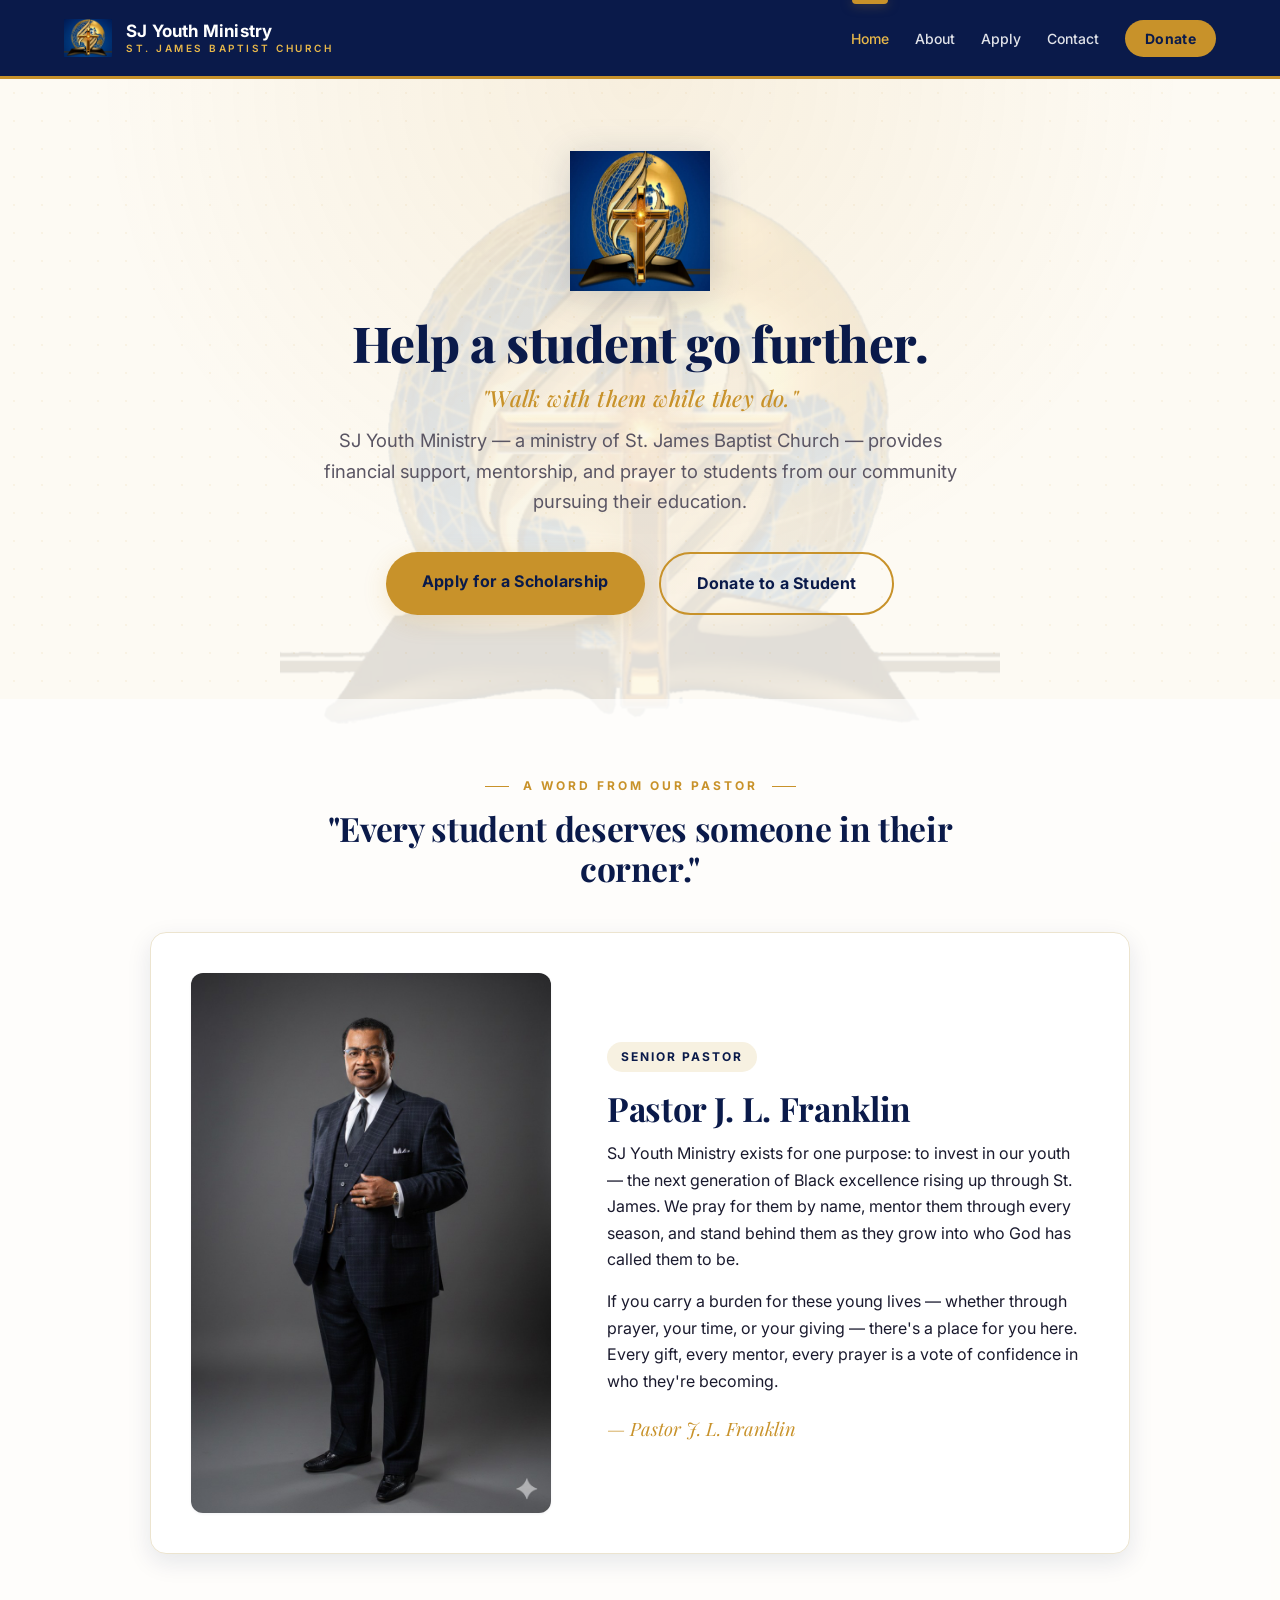
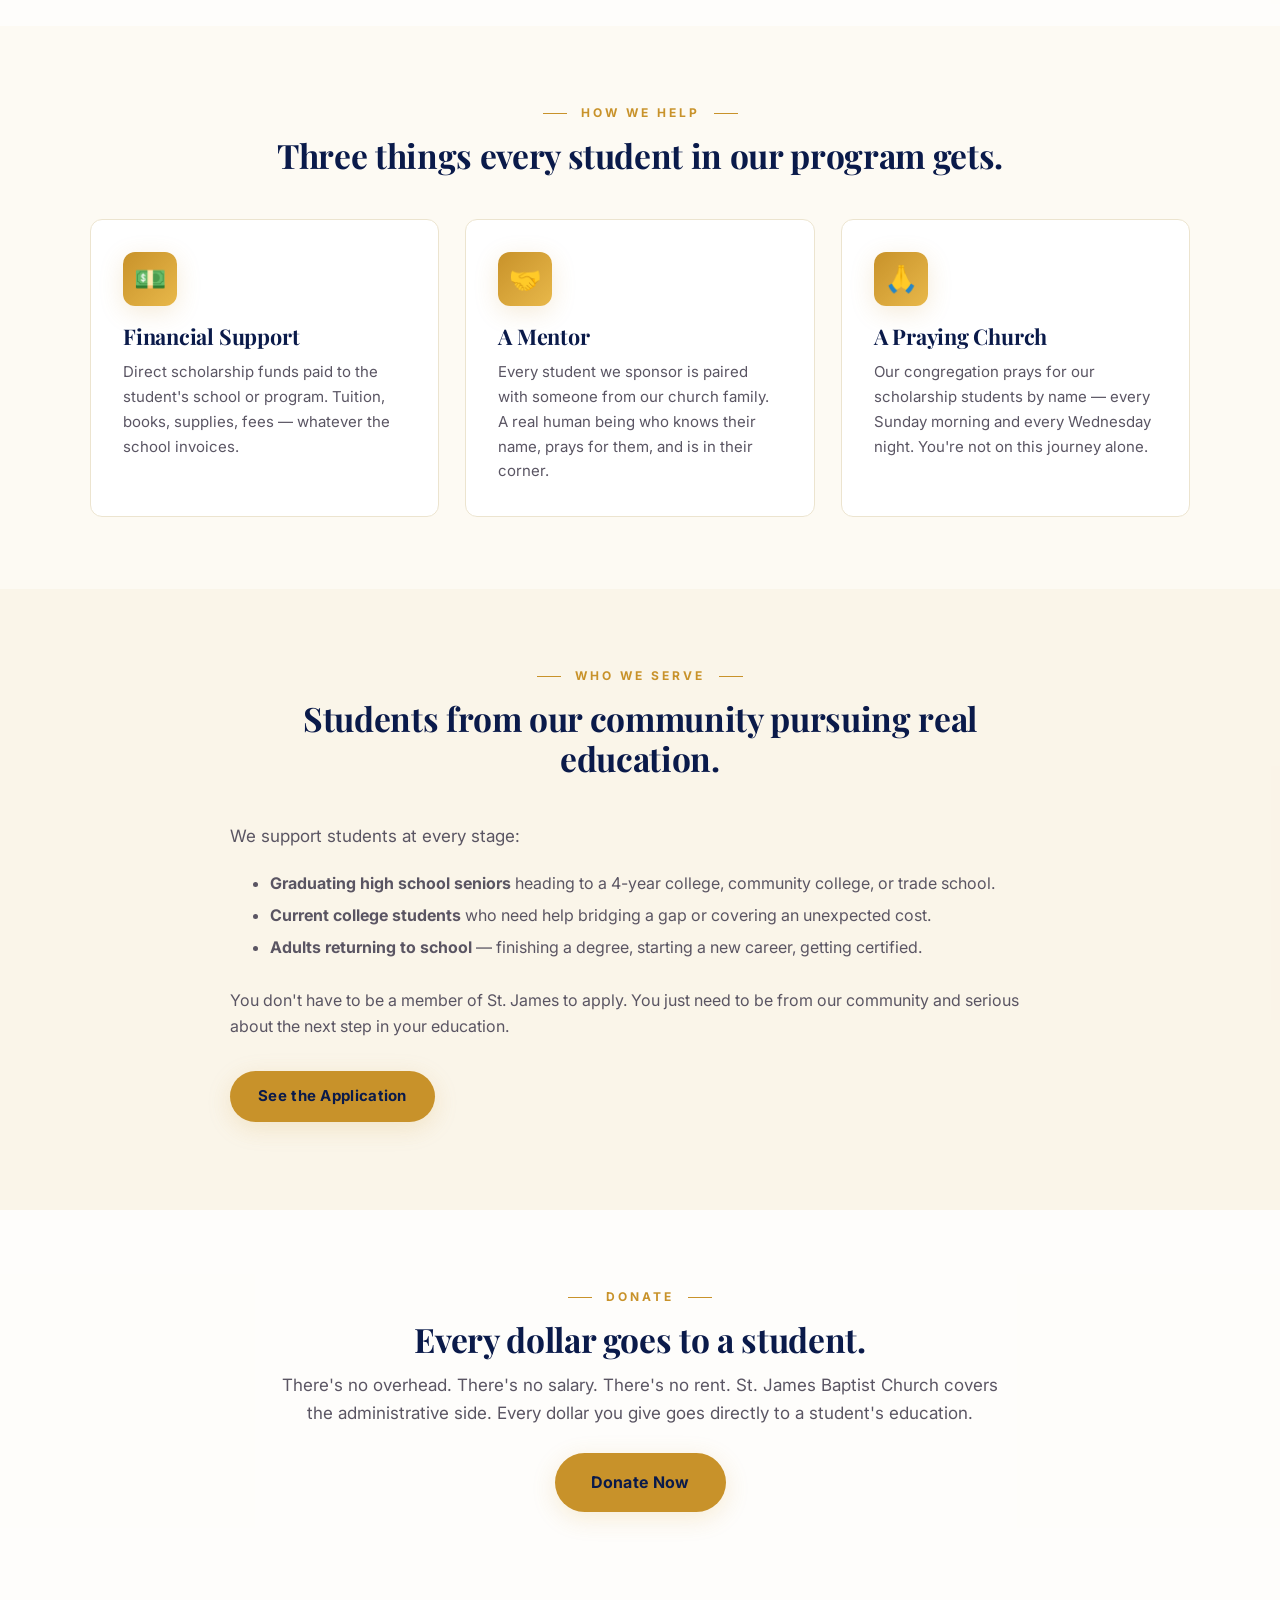
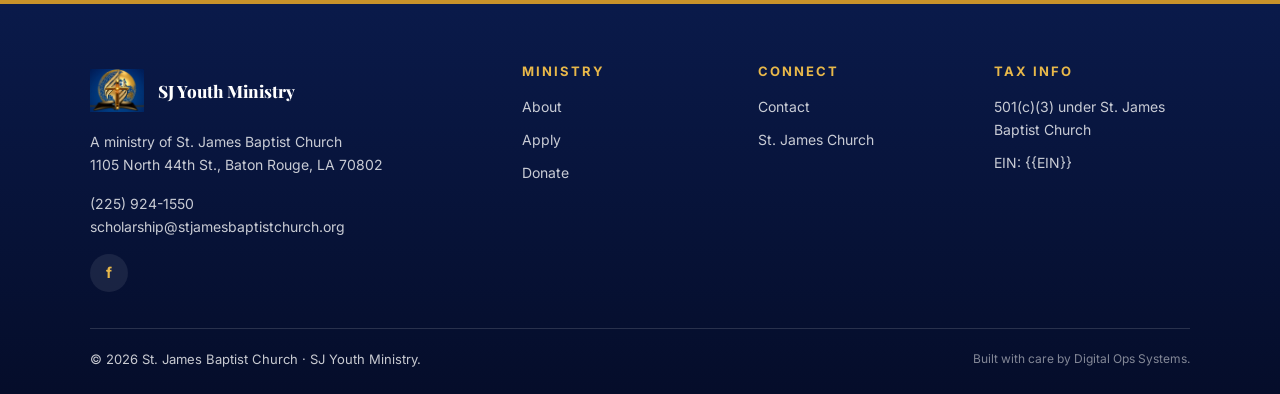
==== commit b8fd5184: "Gold bar above active nav tab on every page" ====
--- a/index.html
+++ b/index.html
@@ -35,7 +35,7 @@
       </a>
       <button class="nav-toggle" aria-label="Toggle menu">☰</button>
       <ul>
-        <li><a href="index.html">Home</a></li>
+        <li><a href="index.html" class="active">Home</a></li>
         <li><a href="about.html">About</a></li>
         <li><a href="apply.html">Apply</a></li>
         <li><a href="contact.html">Contact</a></li>
--- a/assets/css/styles.css
+++ b/assets/css/styles.css
@@ -129,8 +129,25 @@
   font-weight: 500;
   padding: 8px 0;
   transition: color 0.15s ease;
+  position: relative;
 }
 nav ul a:hover { color: var(--gold-light); }
+
+/* Active tab — gold bar above showing which page you're on */
+nav ul a.active { color: var(--gold-light); }
+nav ul a.active::before {
+  content: "";
+  position: absolute;
+  top: -22px;
+  left: 50%;
+  transform: translateX(-50%);
+  width: 36px;
+  height: 4px;
+  background: var(--gold);
+  border-radius: 0 0 4px 4px;
+  box-shadow: 0 0 12px rgba(200,146,42,0.5);
+}
+
 nav ul a.cta {
   background: var(--gold);
   color: var(--navy);
@@ -140,6 +157,8 @@
   letter-spacing: 0.3px;
 }
 nav ul a.cta:hover { background: var(--gold-light); color: var(--navy); }
+nav ul a.cta.active { background: var(--gold-light); }
+nav ul a.cta.active::before { width: 44px; }
 
 .nav-toggle {
   display: none;
